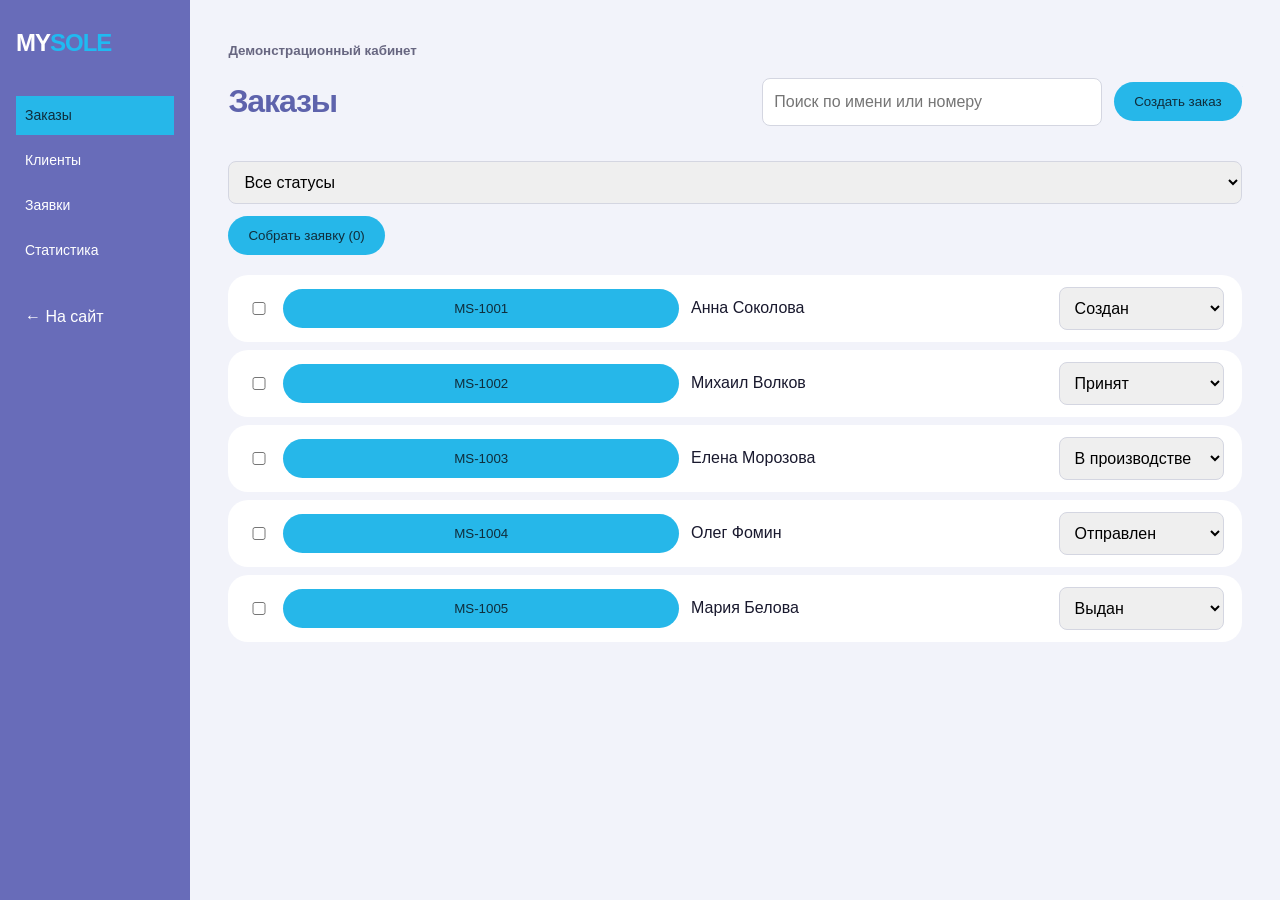
==== cabinet.html @ a8e33460 "Add MySole website and demo cabinet" ====
<!doctype html><html lang="ru"><meta charset="utf-8"><meta name="viewport" content="width=device-width,initial-scale=1"><title>MySole · Демокабинет</title><link rel="stylesheet" href="style.css"><div class="app"><aside class="side"><span class="brand">MY<b>SOLE</b></span><nav id="menu"></nav><a class="home" href="index.html">← На сайт</a></aside><main class="desk"><small>Демонстрационный кабинет</small><div class="toolbar"><h1 id="heading"></h1><input id="search" type="search" placeholder="Поиск по имени или номеру" aria-label="Поиск"><button id="add">Создать заказ</button></div><div class="filters" id="filters"></div><div id="records"></div><output id="notice" aria-live="polite"></output></main><dialog id="editor"><form id="orderForm"><h2 id="formTitle">Новый заказ</h2><label>Имя клиента<input name="client" required maxlength="100" list="clients"></label><datalist id="clients"></datalist><label>Осмотр и жалобы<textarea name="notes"></textarea></label><fieldset><legend>Техническое задание</legend><label>Размер стелек<input type="number" min="20" max="55" name="size" required></label><label>Тип стелек<select name="kind"><option>Анатомические</option><option>Корректирующие</option></select></label></fieldset><p class="muted">Используйте вымышленные данные. Записи сохраняются в этом браузере.</p><button>Сохранить</button> <button type="button" id="cancel">Закрыть</button></form></dialog></div><script src="cabinet.js"></script></html>
---- style.css ----
*{box-sizing:border-box}html{scroll-behavior:smooth}body{margin:0;font:16px/1.5 Inter,Arial,sans-serif;color:#19192e;background:#f4f6fa}a{color:inherit;text-decoration:none}a:hover{text-decoration:underline}.wrap{width:min(1160px,90%);margin:auto}header,footer,.dark{background:#17172c;color:#fff}header .wrap,footer .wrap{display:flex;align-items:center;justify-content:space-between;padding:22px 0;gap:15px}.brand{font-size:24px;font-weight:900;letter-spacing:-1px}.brand b{color:#20baf1}nav{display:flex;gap:32px}nav a{font-size:14px}.pill,button{display:inline-block;border:none;border-radius:30px;padding:12px 20px;font:600 14px/1.3 inherit;font-family:inherit;cursor:pointer}.green,button{background:#a2d136;color:#182600}.purple,article.purple{background:#632da9;color:white}section{padding:78px 0}.hero{padding:38px 0 62px}.split{display:grid;grid-template-columns:1fr 1fr;gap:6%;align-items:center}.tablet{width:100%;max-height:510px;object-fit:contain}.hero p{max-width:470px;color:#d0cedb}.metrics{display:flex;gap:20px;margin-top:38px}.metrics span{font-size:12px}.metrics strong{display:block;color:#a2d136;font-size:30px}.cards{display:flex;gap:16px}.cards>*{flex:1}small{font-weight:600;color:#676680}.dark small{color:#c4bdd5}h1,h2,h3{line-height:1.08;letter-spacing:-.035em}h1{font-size:clamp(38px,4.1vw,63px);margin:22px 0}h2{font-size:clamp(30px,3.1vw,47px);margin:16px 0 32px}h3{margin:0 0 14px;font-size:21px}article,form{background:white;padding:28px;border-radius:12px}.dark article{background:#303046}li{padding:7px}label{display:grid;gap:4px;margin-bottom:12px;font-size:14px}input,textarea,select{width:100%;padding:11px;border:1px solid #d4d6e1;border-radius:8px;font:inherit}output{display:block;margin-top:10px}.app{display:grid;grid-template-columns:190px 1fr;min-height:100vh;background:#f2f3fa}.side{background:#686cb9;color:white;padding:25px 16px}.side nav{flex-direction:column;gap:6px;margin:35px 0}.side a{padding:9px}.side nav a.active,.app button{background:#26b7e9;color:#102d3b}.desk{padding:clamp(16px,3vw,44px);min-width:0}.toolbar,.row,.filters{display:flex;align-items:center;gap:12px;flex-wrap:wrap}.toolbar input{max-width:340px}.toolbar h1{font-size:32px;color:#5e63ac;margin-right:auto}.filters{margin:20px 0}.row{background:white;border-radius:20px;margin:8px 0;padding:12px 18px}.row>*{flex:1;min-width:90px}.row input{flex:0;min-width:18px;width:18px}.row select{max-width:165px}.app fieldset{border:1px solid #dedfea;border-radius:10px;margin:14px 0}.app dialog{border:0;border-radius:14px;width:min(560px,94vw);max-height:88vh}.app dialog::backdrop{background:#28284a88;backdrop-filter:blur(3px)}.app dialog form{padding:12px}.muted{color:#5a6074;font-size:14px}@media(max-width:720px){header nav{display:none}.split,.app{grid-template-columns:1fr}.split{gap:25px}.cards{flex-direction:column}.tablet{max-height:310px}.side{padding:12px}.side nav{flex-direction:row;flex-wrap:wrap;margin:8px 0}.side nav a{padding:5px 9px}.side .home{float:right}.desk{padding:16px}.row{align-items:start}.row>*{min-width:38%}section{padding:46px 0}.metrics{gap:14px}.hero{padding-top:18px}footer .wrap{flex-wrap:wrap}}
@media(max-width:720px){header .wrap{flex-wrap:wrap}header nav{display:flex;order:3;width:100%;justify-content:space-between;gap:8px}header nav a{padding:6px 0}.row select{max-width:100%}}
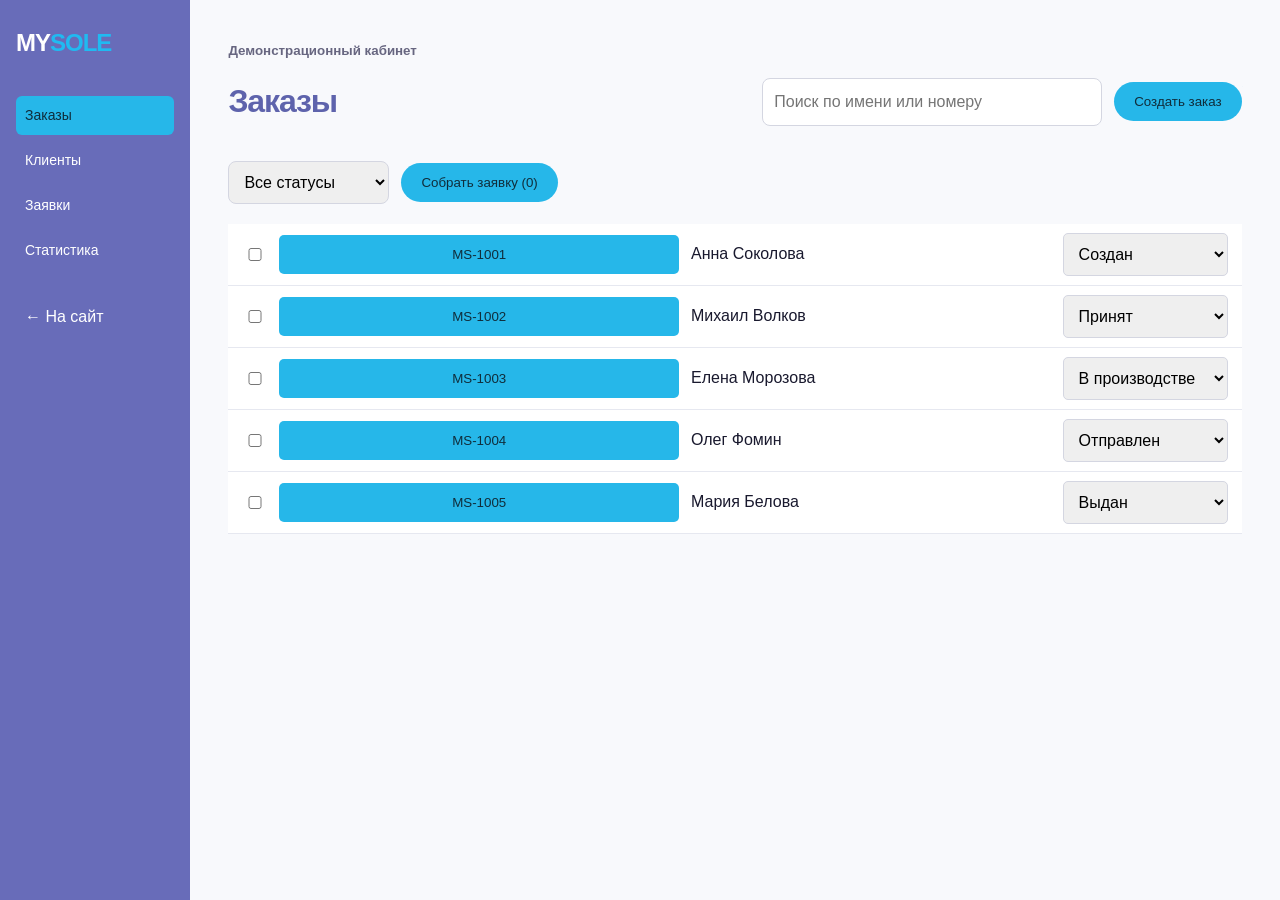
==== commit 01ccfefc: "Update landing page and order form from design references" ====
--- a/cabinet.html
+++ b/cabinet.html
@@ -1 +1,2 @@
-<!doctype html><html lang="ru"><meta charset="utf-8"><meta name="viewport" content="width=device-width,initial-scale=1"><title>MySole · Демокабинет</title><link rel="stylesheet" href="style.css"><div class="app"><aside class="side"><span class="brand">MY<b>SOLE</b></span><nav id="menu"></nav><a class="home" href="index.html">← На сайт</a></aside><main class="desk"><small>Демонстрационный кабинет</small><div class="toolbar"><h1 id="heading"></h1><input id="search" type="search" placeholder="Поиск по имени или номеру" aria-label="Поиск"><button id="add">Создать заказ</button></div><div class="filters" id="filters"></div><div id="records"></div><output id="notice" aria-live="polite"></output></main><dialog id="editor"><form id="orderForm"><h2 id="formTitle">Новый заказ</h2><label>Имя клиента<input name="client" required maxlength="100" list="clients"></label><datalist id="clients"></datalist><label>Осмотр и жалобы<textarea name="notes"></textarea></label><fieldset><legend>Техническое задание</legend><label>Размер стелек<input type="number" min="20" max="55" name="size" required></label><label>Тип стелек<select name="kind"><option>Анатомические</option><option>Корректирующие</option></select></label></fieldset><p class="muted">Используйте вымышленные данные. Записи сохраняются в этом браузере.</p><button>Сохранить</button> <button type="button" id="cancel">Закрыть</button></form></dialog></div><script src="cabinet.js"></script></html>
+<!doctype html><html lang="ru"><meta charset="utf-8"><meta name="viewport" content="width=device-width,initial-scale=1"><title>MySole · Демокабинет</title><link rel="stylesheet" href="style.css"><div class="app"><aside class="side"><span class="brand">MY<b>SOLE</b></span><nav id="menu"></nav><a class="home" href="index.html">← На сайт</a></aside><main class="desk"><small>Демонстрационный кабинет</small><div class="toolbar"><h1 id="heading"></h1><input id="search" type="search" placeholder="Поиск по имени или номеру" aria-label="Поиск"><button id="add">Создать заказ</button></div><div class="filters" id="filters"></div><div id="records"></div><output id="notice" aria-live="polite"></output></main><dialog id="editor"><form id="orderForm"><h2 id="formTitle">Новый заказ</h2><label>Имя клиента<input name="client" required maxlength="100" list="clients"></label><datalist id="clients"></datalist><label>Осмотр и жалобы<textarea name="notes"></textarea></label><div class="feet"><fieldset><legend>Левая стопа</legend><label>Данные осмотра<textarea name="leftExam"></textarea></label></fieldset><fieldset><legend>Правая стопа</legend><label>Данные осмотра<textarea name="rightExam"></textarea></label></fieldset></div><fieldset><legend>Техническое задание</legend><label>Размер стелек<input type="number" min="20" max="55" name="size" required></label><label>Тип стелек<select name="kind"><option>Анатомические</option><option>Корректирующие</option></select></label><label>Параметры коррекции<textarea name="correction"></textarea></label></fieldset><p class="muted">Используйте вымышленные данные. Записи сохраняются в этом браузере.</p><button>Сохранить</button> <button type="button" id="cancel">Закрыть</button></form></dialog></div><script src="cabinet.js"></script></html>
+
--- a/style.css
+++ b/style.css
@@ -1,2 +1,5 @@
 *{box-sizing:border-box}html{scroll-behavior:smooth}body{margin:0;font:16px/1.5 Inter,Arial,sans-serif;color:#19192e;background:#f4f6fa}a{color:inherit;text-decoration:none}a:hover{text-decoration:underline}.wrap{width:min(1160px,90%);margin:auto}header,footer,.dark{background:#17172c;color:#fff}header .wrap,footer .wrap{display:flex;align-items:center;justify-content:space-between;padding:22px 0;gap:15px}.brand{font-size:24px;font-weight:900;letter-spacing:-1px}.brand b{color:#20baf1}nav{display:flex;gap:32px}nav a{font-size:14px}.pill,button{display:inline-block;border:none;border-radius:30px;padding:12px 20px;font:600 14px/1.3 inherit;font-family:inherit;cursor:pointer}.green,button{background:#a2d136;color:#182600}.purple,article.purple{background:#632da9;color:white}section{padding:78px 0}.hero{padding:38px 0 62px}.split{display:grid;grid-template-columns:1fr 1fr;gap:6%;align-items:center}.tablet{width:100%;max-height:510px;object-fit:contain}.hero p{max-width:470px;color:#d0cedb}.metrics{display:flex;gap:20px;margin-top:38px}.metrics span{font-size:12px}.metrics strong{display:block;color:#a2d136;font-size:30px}.cards{display:flex;gap:16px}.cards>*{flex:1}small{font-weight:600;color:#676680}.dark small{color:#c4bdd5}h1,h2,h3{line-height:1.08;letter-spacing:-.035em}h1{font-size:clamp(38px,4.1vw,63px);margin:22px 0}h2{font-size:clamp(30px,3.1vw,47px);margin:16px 0 32px}h3{margin:0 0 14px;font-size:21px}article,form{background:white;padding:28px;border-radius:12px}.dark article{background:#303046}li{padding:7px}label{display:grid;gap:4px;margin-bottom:12px;font-size:14px}input,textarea,select{width:100%;padding:11px;border:1px solid #d4d6e1;border-radius:8px;font:inherit}output{display:block;margin-top:10px}.app{display:grid;grid-template-columns:190px 1fr;min-height:100vh;background:#f2f3fa}.side{background:#686cb9;color:white;padding:25px 16px}.side nav{flex-direction:column;gap:6px;margin:35px 0}.side a{padding:9px}.side nav a.active,.app button{background:#26b7e9;color:#102d3b}.desk{padding:clamp(16px,3vw,44px);min-width:0}.toolbar,.row,.filters{display:flex;align-items:center;gap:12px;flex-wrap:wrap}.toolbar input{max-width:340px}.toolbar h1{font-size:32px;color:#5e63ac;margin-right:auto}.filters{margin:20px 0}.row{background:white;border-radius:20px;margin:8px 0;padding:12px 18px}.row>*{flex:1;min-width:90px}.row input{flex:0;min-width:18px;width:18px}.row select{max-width:165px}.app fieldset{border:1px solid #dedfea;border-radius:10px;margin:14px 0}.app dialog{border:0;border-radius:14px;width:min(560px,94vw);max-height:88vh}.app dialog::backdrop{background:#28284a88;backdrop-filter:blur(3px)}.app dialog form{padding:12px}.muted{color:#5a6074;font-size:14px}@media(max-width:720px){header nav{display:none}.split,.app{grid-template-columns:1fr}.split{gap:25px}.cards{flex-direction:column}.tablet{max-height:310px}.side{padding:12px}.side nav{flex-direction:row;flex-wrap:wrap;margin:8px 0}.side nav a{padding:5px 9px}.side .home{float:right}.desk{padding:16px}.row{align-items:start}.row>*{min-width:38%}section{padding:46px 0}.metrics{gap:14px}.hero{padding-top:18px}footer .wrap{flex-wrap:wrap}}
 @media(max-width:720px){header .wrap{flex-wrap:wrap}header nav{display:flex;order:3;width:100%;justify-content:space-between;gap:8px}header nav a{padding:6px 0}.row select{max-width:100%}}
+
+.wrap{width:min(980px,90%)}header,.landing .dark,footer{background-color:#17172c}.landing .dark{background-image:url(network.webp),url(network.webp);background-position:left center,right center;background-repeat:no-repeat;background-size:12% 100%}.brand img{display:block;object-fit:contain}.landing .split{gap:20px}.hero h1{max-width:11.5em;font-size:clamp(36px,3.2vw,48px)}.hero .tablet{width:100%;max-height:520px}.hero .split{grid-template-columns:1.1fr 1fr}.green,.landing button{background:#81b510;color:#fff}.secondary{background:#383849;color:white}.pill{font-size:13px;margin-bottom:5px}.strip{background:#17172c;color:#ced0df;padding:24px 0}.strip .wrap{display:flex;flex-wrap:wrap;justify-content:space-between;gap:12px;font-size:12px}.landing small{display:inline-block;padding:4px 10px;background:#e8eaf0;border-radius:3px}.landing .dark small{background:#333346}.landing h2{max-width:790px}.landing article,.landing form{border-radius:6px}.landing h3{font-size:18px}.landing .purple,.swatch,#insoles article:before{background:#652bb0}.swatch{aspect-ratio:1.5;border-radius:6px}.stack{display:grid;gap:12px}.stack article{border-left:6px solid #652bb0}.stack h3{margin:0}.landing li::marker{color:#83bb12}#insoles article{overflow:hidden}#insoles article:before{content:"";display:block;height:180px;margin:-28px -28px 22px}.tablebox{overflow:auto}.landing table{width:100%;border-collapse:collapse;background:#303046}.landing td,.landing th{padding:13px;border-bottom:1px solid #49495e;text-align:center}.landing td:first-child{text-align:left}.landing td:last-child{background:#303d30;color:#b3e642}.landing th:last-child{background:#679808}.consent{display:flex;align-items:center}.consent input{width:auto}.landing form{background:#eaedf4}.landing form button{width:100%}#economics{margin:18px 0}#economics summary{cursor:pointer;font-weight:bold;margin-bottom:12px}.desk{background:#f8f9fc}.app .row{border-radius:0;margin:0;border-bottom:1px solid #e6e8f0;padding:9px 14px}.app .filters select{width:auto}.app .row button,.app .row select{border-radius:5px}.side nav a.active{border-radius:6px}.app dialog{width:min(800px,95vw)}.feet{display:grid;grid-template-columns:1fr 1fr;gap:12px}
+@media(max-width:720px){.hero .split,.feet{grid-template-columns:1fr}.brand img{width:100px;height:auto}header .wrap{gap:8px}.account{font-size:12px}.strip .wrap{justify-content:flex-start}.landing .dark{background-size:8% 100%}.hero h1{margin-top:12px}.landing .cards{gap:12px}.swatch{aspect-ratio:2}.app .row{gap:8px}}
